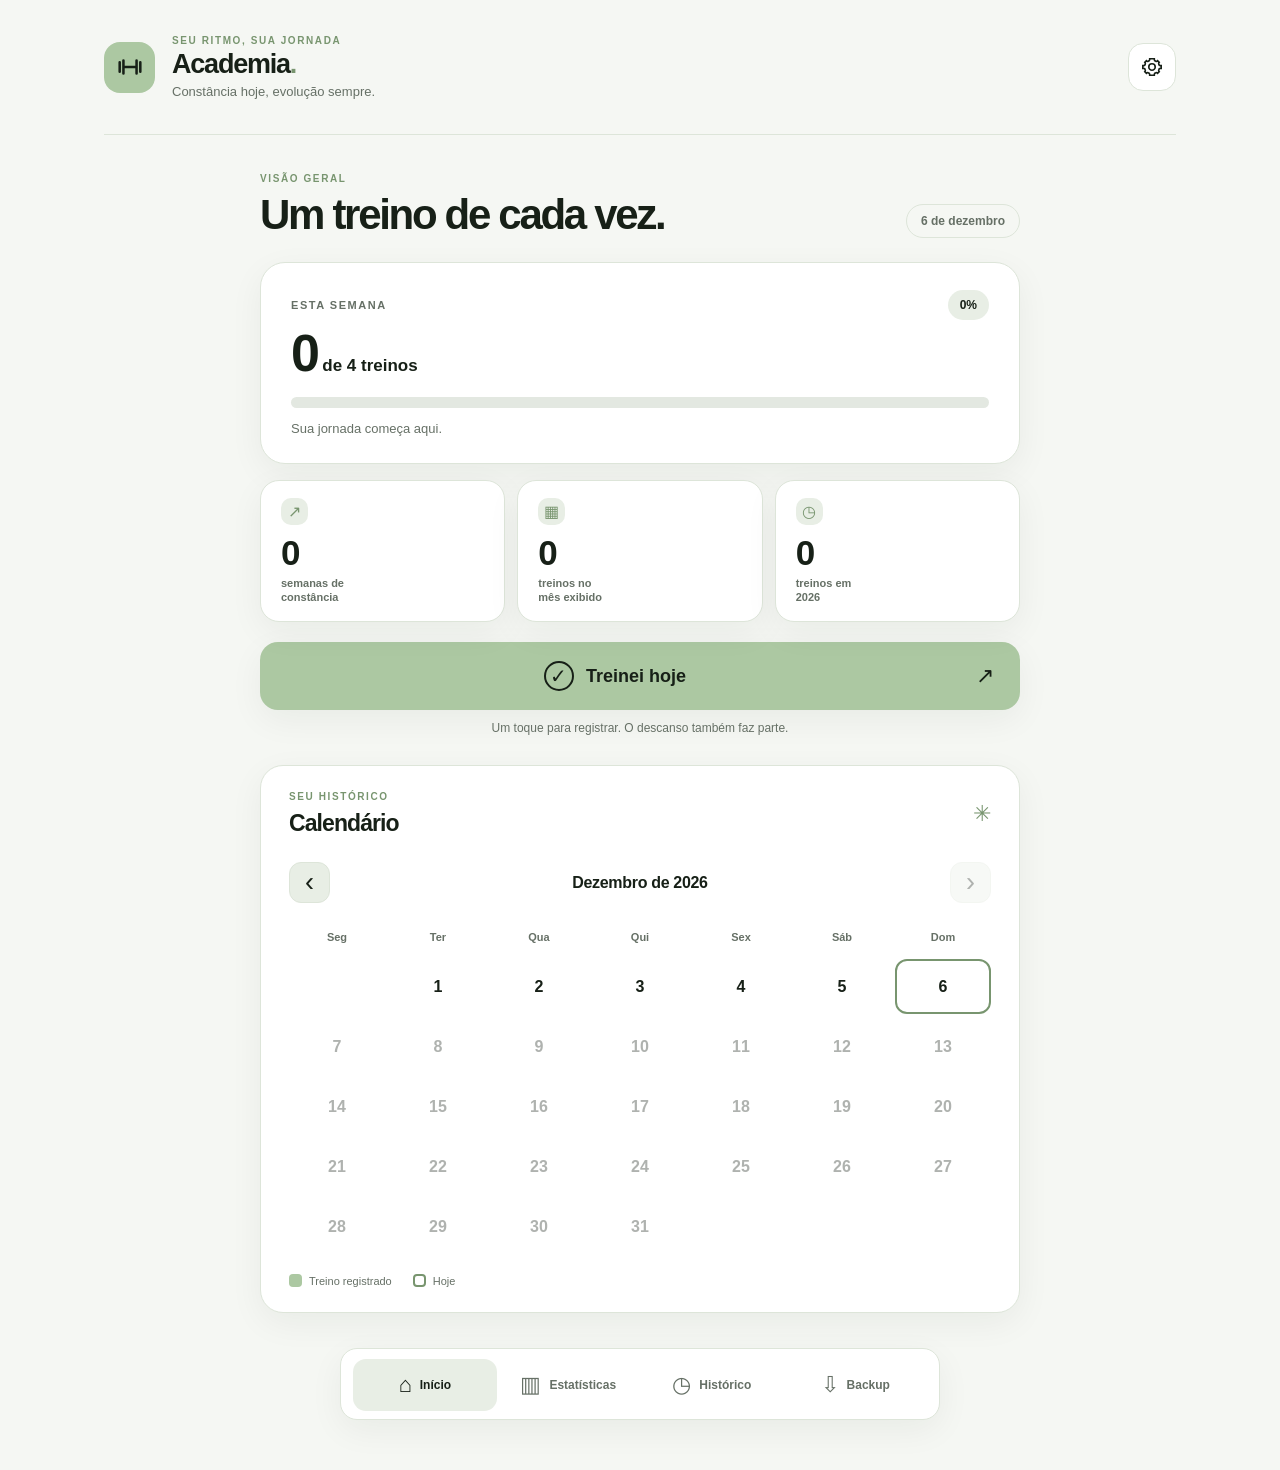
==== academia/index.html @ 1f58ec77 "Adiciona app Academia para acompanhar constancia semanal" ====
<!doctype html>
<html lang="pt-BR" data-color-theme="soft-sage" data-mode="light">
<head>
  <meta charset="utf-8">
  <meta name="viewport" content="width=device-width, initial-scale=1">
  <meta name="theme-color" content="#F5F7F3">
  <meta name="description" content="Acompanhe sua constância na academia com um toque, calendário e metas semanais. Seus dados ficam no seu navegador.">
  <meta http-equiv="Content-Security-Policy" content="default-src 'self'; base-uri 'self'; object-src 'none'; script-src 'self'; style-src 'self'; img-src 'self' data:; connect-src 'self'; frame-src 'none'">
  <title>Academia — constância em cada semana</title>
  <link rel="icon" type="image/svg+xml" href="../assets/favicon.svg">
  <link rel="stylesheet" href="styles.css">
  <script type="module" src="js/app.mjs"></script>
</head>
<body>
  <div class="app-shell">
    <header class="app-header">
      <a class="brand-mark" href="../" aria-label="Voltar para betorpf.com.br"><svg viewBox="0 0 32 32" fill="none" stroke="currentColor" stroke-width="2.7" stroke-linecap="round" aria-hidden="true"><path d="M9 16h14M5 11v10M9 9v14M23 9v14M27 11v10"/></svg></a>
      <div class="app-identity">
        <p class="eyebrow">SEU RITMO, SUA JORNADA</p>
        <h1>Academia<span class="title-dot">.</span></h1>
        <p>Constância hoje, evolução sempre.</p>
      </div>
      <button class="icon-button settings-button" id="open-settings" type="button" aria-label="Abrir configurações" title="Configurações">
        <svg viewBox="0 0 24 24" fill="none" stroke="currentColor" stroke-width="1.8" aria-hidden="true"><path d="M12 15.5a3.5 3.5 0 1 0 0-7 3.5 3.5 0 0 0 0 7Z"/><path d="M19.4 15a1.8 1.8 0 0 0 .36 1.99l.06.06-1.77 1.77-.06-.06A1.8 1.8 0 0 0 16 18.4a1.8 1.8 0 0 0-1.5 1.76V21h-5v-.84A1.8 1.8 0 0 0 8 18.4a1.8 1.8 0 0 0-1.99.36l-.06.06-1.77-1.77.06-.06A1.8 1.8 0 0 0 4.6 15a1.8 1.8 0 0 0-1.76-1.5H2v-3h.84A1.8 1.8 0 0 0 4.6 9a1.8 1.8 0 0 0-.36-1.99l-.06-.06 1.77-1.77.06.06A1.8 1.8 0 0 0 8 5.6a1.8 1.8 0 0 0 1.5-1.76V3h5v.84A1.8 1.8 0 0 0 16 5.6a1.8 1.8 0 0 0 1.99-.36l.06-.06 1.77 1.77-.06.06A1.8 1.8 0 0 0 19.4 9a1.8 1.8 0 0 0 1.76 1.5H22v3h-.84A1.8 1.8 0 0 0 19.4 15Z"/></svg>
      </button>
    </header>

    <main id="main-content">
      <section id="view-home" class="view active" aria-labelledby="home-heading">
        <div class="page-intro">
          <div><p class="eyebrow">VISÃO GERAL</p><h2 id="home-heading">Um treino de cada vez.</h2></div>
          <p id="today-label" class="date-pill"></p>
        </div>

        <section class="weekly-card" aria-labelledby="weekly-title">
          <div class="weekly-top"><p class="section-kicker" id="weekly-title">ESTA SEMANA</p><span id="weekly-percent" class="percent-badge">0%</span></div>
          <p class="weekly-count"><strong id="weekly-count">0</strong><span id="weekly-target"> de 4 treinos</span></p>
          <div class="progress-track" id="weekly-progress" role="progressbar" aria-label="Progresso da meta semanal" aria-valuemin="0" aria-valuemax="4" aria-valuenow="0"><span id="weekly-bar"></span></div>
          <p id="weekly-message" class="weekly-message">Sua jornada começa aqui.</p>
        </section>

        <div class="summary-grid" aria-label="Resumo de treinos">
          <article class="summary-card"><span class="summary-icon" aria-hidden="true">↗</span><strong id="streak-count">0</strong><span>semanas de<br>constância</span></article>
          <article class="summary-card"><span class="summary-icon" aria-hidden="true">▦</span><strong id="month-count">0</strong><span>treinos no<br>mês exibido</span></article>
          <article class="summary-card"><span class="summary-icon" aria-hidden="true">◷</span><strong id="year-count">0</strong><span>treinos em<br><span id="year-label"></span></span></article>
        </div>

        <button class="today-button" id="today-button" type="button"><span class="today-check" aria-hidden="true">✓</span><span id="today-button-text">Treinei hoje</span><span class="today-arrow" aria-hidden="true">↗</span></button>
        <p class="today-hint" id="today-hint">Um toque para registrar. O descanso também faz parte.</p>

        <section class="panel calendar-panel" aria-labelledby="calendar-heading">
          <div class="panel-heading"><div><p class="eyebrow">SEU HISTÓRICO</p><h3 id="calendar-heading">Calendário</h3></div><span class="heading-symbol" aria-hidden="true">✳</span></div>
          <div class="month-control"><button class="month-arrow" id="previous-month" type="button" aria-label="Mês anterior">‹</button><h4 id="calendar-month"></h4><button class="month-arrow" id="next-month" type="button" aria-label="Próximo mês">›</button></div>
          <div class="weekday-row" aria-hidden="true"><span>Seg</span><span>Ter</span><span>Qua</span><span>Qui</span><span>Sex</span><span>Sáb</span><span>Dom</span></div>
          <div class="calendar-grid" id="calendar-grid" aria-label="Dias do mês"></div>
          <div class="calendar-legend"><span><i class="legend-training"></i> Treino registrado</span><span><i class="legend-today"></i> Hoje</span></div>
        </section>
      </section>

      <section id="view-stats" class="view" aria-labelledby="stats-heading" hidden>
        <div class="page-intro"><div><p class="eyebrow">OLHE O CAMINHO</p><h2 id="stats-heading">Sua constância.</h2></div></div>
        <div class="segmented" role="group" aria-label="Período das estatísticas"><button type="button" data-period="week">Semana</button><button type="button" data-period="month">Mês</button><button type="button" data-period="year" aria-pressed="true">Ano</button></div>
        <section class="panel stats-hero" aria-labelledby="stats-period-title"><p class="eyebrow" id="stats-period-title">ESTE ANO</p><p class="stats-big"><strong id="stats-total">0</strong><span>treinos</span></p><p id="stats-subtitle" class="muted"></p></section>
        <div class="streak-grid"><article class="panel"><p class="eyebrow">SEQUÊNCIA ATUAL</p><strong id="stats-current">0</strong><span>semanas com meta cumprida</span></article><article class="panel"><p class="eyebrow">MELHOR SEQUÊNCIA</p><strong id="stats-best">0</strong><span>semanas com meta cumprida</span></article></div>
        <section class="panel heatmap-panel" id="heatmap-panel" aria-labelledby="heatmap-heading"><div class="panel-heading"><div><p class="eyebrow">DIA A DIA</p><h3 id="heatmap-heading">Atividade em <span id="heatmap-year"></span></h3></div></div><p class="muted small">Deslize para ver o ano inteiro.</p><div class="heatmap-scroll"><div class="heatmap-months" id="heatmap-months"></div><div class="heatmap-grid" id="heatmap-grid" role="img"></div></div><div class="calendar-legend"><span><i class="legend-training"></i> Treino</span><span><i class="legend-empty"></i> Sem registro</span></div></section>
        <section class="panel recent-panel" aria-labelledby="recent-heading"><div class="panel-heading"><div><p class="eyebrow">RITMO RECENTE</p><h3 id="recent-heading">Últimas 12 semanas</h3></div></div><div class="recent-grid" id="recent-weeks"></div></section>
      </section>

      <section id="view-history" class="view" aria-labelledby="history-heading" hidden><div class="page-intro"><div><p class="eyebrow">CADA DIA CONTA</p><h2 id="history-heading">Histórico.</h2></div></div><p class="muted intro-copy">Se precisar corrigir um registro, remova aqui ou toque no dia pelo calendário.</p><div id="history-list" class="history-list"></div></section>

      <section id="view-backup" class="view" aria-labelledby="backup-heading" hidden><div class="page-intro"><div><p class="eyebrow">SEUS DADOS</p><h2 id="backup-heading">Backup.</h2></div></div><section class="panel backup-panel"><span class="backup-icon" aria-hidden="true">⇩</span><h3>Leve seu progresso com você.</h3><p>Os treinos ficam guardados neste navegador. Exporte um arquivo para salvar uma cópia ou restaurar em outro dispositivo.</p><div class="backup-actions"><button id="export-button" class="button-primary" type="button">Exportar JSON</button><button id="import-button" class="button-secondary" type="button">Importar JSON</button></div><input id="import-file" type="file" accept=".json,application/json" hidden></section><p class="privacy-note">Sem conta e sem sincronização automática. Guarde seu backup em um lugar seguro.</p></section>
    </main>

    <nav class="bottom-nav" aria-label="Navegação do aplicativo"><button type="button" data-view="home" aria-current="page"><span aria-hidden="true">⌂</span>Início</button><button type="button" data-view="stats"><span aria-hidden="true">▥</span>Estatísticas</button><button type="button" data-view="history"><span aria-hidden="true">◷</span>Histórico</button><button type="button" data-view="backup"><span aria-hidden="true">⇩</span>Backup</button></nav>
  </div>

  <dialog id="settings-dialog" class="app-dialog" aria-labelledby="settings-title"><div class="dialog-header"><div><p class="eyebrow">DO SEU JEITO</p><h2 id="settings-title">Configurações</h2></div><button type="button" class="dialog-close" data-close="settings-dialog" aria-label="Fechar configurações">×</button></div><div class="dialog-body"><section class="setting-group"><h3>Meta semanal</h3><p>Quantos dias você quer treinar por semana?</p><div class="goal-stepper"><button id="goal-minus" type="button" aria-label="Diminuir meta semanal">−</button><output id="goal-value" aria-live="polite">4</output><button id="goal-plus" type="button" aria-label="Aumentar meta semanal">+</button><span>treinos por semana</span></div></section><section class="setting-group"><h3>Tema</h3><div class="choice-grid" id="theme-choices"><button type="button" data-theme-mode="auto">Automático</button><button type="button" data-theme-mode="light">Claro</button><button type="button" data-theme-mode="dark">Escuro</button></div></section><section class="setting-group"><h3>Escolha seu estilo</h3><div class="style-choices" id="style-choices"><button type="button" data-color-style="soft-sage"><i class="swatch sage"></i>Soft Sage</button><button type="button" data-color-style="cloudy-sky"><i class="swatch sky"></i>Cloudy Sky</button><button type="button" data-color-style="lemon-chiffon"><i class="swatch lemon"></i>Lemon Chiffon</button><button type="button" data-color-style="cyprus"><i class="swatch cyprus"></i>Cyprus</button><button type="button" data-color-style="vulcanico"><i class="swatch vulcanico"></i>Vulcanico</button></div></section></div><div class="dialog-footer"><button type="button" class="button-primary" data-close="settings-dialog">Concluir</button></div></dialog>

  <dialog id="confirm-dialog" class="app-dialog confirm-dialog" aria-labelledby="confirm-title"><div class="dialog-header"><h2 id="confirm-title"></h2><button type="button" class="dialog-close" data-close="confirm-dialog" aria-label="Cancelar">×</button></div><p id="confirm-message"></p><div class="dialog-footer"><button type="button" class="button-secondary" data-close="confirm-dialog">Cancelar</button><button type="button" class="button-primary" id="confirm-action">Confirmar</button></div></dialog>
  <div id="toast" class="toast" role="status" aria-live="polite" hidden></div>
</body>
</html>
---- academia/styles.css ----
:root{font-family:Inter,ui-sans-serif,-apple-system,BlinkMacSystemFont,"Segoe UI",sans-serif;font-synthesis:none;--background:#F5F7F3;--surface:#fff;--surface-alt:#E8EEE5;--primary:#ACC8A2;--primary-strong:#78956F;--text:#172017;--text-secondary:#667066;--empty:#E3E8E1;--on-primary:#172017;--border:#DDE5D9;--shadow:0 10px 34px rgba(22,35,19,.055);color-scheme:light}

html[data-color-theme="soft-sage"][data-mode="dark"]{--background:#10160F;--surface:#1A2517;--surface-alt:#22301F;--primary:#ACC8A2;--primary-strong:#8FC583;--text:#F1F5EF;--text-secondary:#AAB5A7;--empty:#354032;--on-primary:#172017;--border:#354531;--shadow:none;color-scheme:dark}

html[data-color-theme="cloudy-sky"][data-mode="light"]{--background:#F4F8FB;--surface:#fff;--surface-alt:#E6F0F6;--primary:#2872A1;--primary-strong:#21658D;--text:#142531;--text-secondary:#607582;--empty:#DFE8ED;--on-primary:#fff;--border:#D5E4ED;--shadow:0 10px 34px rgba(20,50,70,.055)}

html[data-color-theme="cloudy-sky"][data-mode="dark"]{--background:#091722;--surface:#102536;--surface-alt:#173348;--primary:#52A7DE;--primary-strong:#52A7DE;--text:#EDF7FC;--text-secondary:#A9C1D0;--empty:#294153;--on-primary:#071A26;--border:#2A4658;--shadow:none;color-scheme:dark}

html[data-color-theme="lemon-chiffon"][data-mode="light"]{--background:#FFFDF0;--surface:#fff;--surface-alt:#FEFACD;--primary:#5F4A8B;--primary-strong:#5F4A8B;--text:#292332;--text-secondary:#70677C;--empty:#EEEAD8;--on-primary:#fff;--border:#E8E2CA;--shadow:0 10px 34px rgba(60,45,80,.055)}

html[data-color-theme="lemon-chiffon"][data-mode="dark"]{--background:#171321;--surface:#241C35;--surface-alt:#302344;--primary:#A985E4;--primary-strong:#A985E4;--text:#FFFBE4;--text-secondary:#C8BCD6;--empty:#413650;--on-primary:#21162F;--border:#483859;--shadow:none;color-scheme:dark}

html[data-color-theme="cyprus"][data-mode="light"]{--background:#F5F3ED;--surface:#fff;--surface-alt:#F0EDE4;--primary:#004741;--primary-strong:#004741;--text:#16302D;--text-secondary:#65736F;--empty:#E2E0D8;--on-primary:#fff;--border:#DEDCD2;--shadow:0 10px 34px rgba(0,45,40,.055)}

html[data-color-theme="cyprus"][data-mode="dark"]{--background:#002B28;--surface:#004741;--surface-alt:#075A53;--primary:#DAD6C9;--primary-strong:#DAD6C9;--text:#F7F4EC;--text-secondary:#C4CEC9;--empty:#27645F;--on-primary:#073B36;--border:#33716A;--shadow:none;color-scheme:dark}

html[data-color-theme="vulcanico"][data-mode="light"]{--background:#F8F5F2;--surface:#fff;--surface-alt:#FFF0EA;--primary:#FF4103;--primary-strong:#D63200;--text:#001621;--text-secondary:#59666C;--empty:#E7E4E1;--on-primary:#001621;--border:#E9DDD6;--shadow:0 10px 34px rgba(50,30,20,.055)}

html[data-color-theme="vulcanico"][data-mode="dark"]{--background:#000E15;--surface:#001621;--surface-alt:#082532;--primary:#FF7950;--primary-strong:#FF7950;--text:#F6F8F9;--text-secondary:#A7B3B8;--empty:#263943;--on-primary:#001621;--border:#29404D;--shadow:none;color-scheme:dark}

*{box-sizing:border-box}
html{min-width:320px;background:var(--background)}
body{margin:0;background:var(--background);color:var(--text);min-height:100vh;transition:background .2s,color .2s}
button{font:inherit;cursor:pointer}
button:disabled{cursor:not-allowed;opacity:.34}
button:focus-visible,a:focus-visible{outline:3px solid var(--primary-strong);outline-offset:3px}
button,dialog{color:inherit}
p,h1,h2,h3,h4{margin-top:0}
.app-shell{max-width:1120px;margin:auto;padding:0 24px 120px}
.app-header{display:flex;align-items:center;gap:17px;padding:35px 0 38px;border-bottom:1px solid var(--border)}
.brand-mark{width:51px;height:51px;display:grid;place-items:center;border-radius:16px;background:var(--primary);color:var(--on-primary);font-size:31px;line-height:1;font-weight:850;text-decoration:none;letter-spacing:-.09em;flex:none}
.brand-mark span{color:var(--on-primary)}
.app-identity{flex:1;min-width:0}
.eyebrow{font-size:10px;letter-spacing:.16em;font-weight:850;color:var(--primary-strong);margin:0 0 8px}
.app-identity .eyebrow{margin-bottom:4px}
.app-identity h1{font-size:27px;line-height:1.08;letter-spacing:-.045em;margin:0}
.title-dot{color:var(--primary-strong)}
.app-identity>p:last-child{color:var(--text-secondary);font-size:13px;margin:5px 0 0}
.icon-button{border:1px solid var(--border);background:var(--surface);border-radius:15px;width:48px;height:48px;display:grid;place-items:center;flex:none}
.icon-button svg{width:22px;height:22px}
.view{padding-top:38px}
.view[hidden]{display:none}
.page-intro{display:flex;align-items:end;justify-content:space-between;gap:15px;margin-bottom:24px}
.page-intro h2{font-size:clamp(29px,4vw,42px);letter-spacing:-.055em;line-height:1.1;margin:0}
.date-pill{font-size:12px;font-weight:700;color:var(--text-secondary);border:1px solid var(--border);border-radius:100px;padding:9px 14px;white-space:nowrap;margin:0}
.weekly-card{background:var(--surface);border:1px solid var(--border);border-radius:25px;padding:27px 30px;box-shadow:var(--shadow)}
.weekly-top{display:flex;align-items:center;justify-content:space-between}
.section-kicker{color:var(--text-secondary);font-size:11px;font-weight:850;letter-spacing:.14em;margin:0}
.percent-badge{background:var(--surface-alt);color:var(--text);border-radius:100px;padding:8px 12px;font-size:12px;font-weight:850}
.weekly-count{display:flex;align-items:baseline;gap:6px;margin:7px 0 18px}
.weekly-count strong{font-size:52px;letter-spacing:-.07em;line-height:1}
.weekly-count span{font-size:17px;font-weight:700}
.progress-track{height:11px;background:var(--empty);border-radius:100px;overflow:hidden}
.progress-track span{display:block;height:100%;background:var(--primary);border-radius:100px;width:0;transition:width .25s ease}
.weekly-message{color:var(--text-secondary);font-size:13px;margin:13px 0 0}
.summary-grid{display:grid;grid-template-columns:repeat(3,1fr);gap:12px;margin:16px 0 20px}
.summary-card{border:1px solid var(--border);background:var(--surface);border-radius:19px;padding:17px 20px;min-height:132px;box-shadow:var(--shadow);display:flex;flex-direction:column;align-items:start}
.summary-icon{display:grid;place-items:center;background:var(--surface-alt);border-radius:10px;width:27px;height:27px;color:var(--primary-strong);font-weight:850;line-height:1}
.summary-card strong{font-size:30px;line-height:1.1;letter-spacing:-.05em;margin:9px 0 3px}
.summary-card>span:last-child{font-size:11px;color:var(--text-secondary);line-height:1.3;font-weight:650}
.today-button{width:100%;min-height:68px;border:0;border-radius:18px;background:var(--primary);color:var(--on-primary);font-size:18px;font-weight:850;display:flex;align-items:center;justify-content:center;gap:12px;box-shadow:var(--shadow);transition:transform .15s,filter .15s}
.today-button:hover{filter:brightness(.96)}
.today-button:active{transform:scale(.99)}
.today-button.is-done{background:var(--surface-alt);color:var(--text);border:1px solid var(--border)}
.today-check{font-size:20px;display:grid;place-items:center;width:30px;height:30px;border:2px solid currentColor;border-radius:50%}
.today-arrow{margin-left:auto;margin-right:20px;font-size:22px}
.today-check{margin-left:auto}
.today-hint{text-align:center;color:var(--text-secondary);font-size:12px;margin:11px 0 30px}
.panel{border:1px solid var(--border);background:var(--surface);border-radius:23px;padding:25px 28px;box-shadow:var(--shadow)}
.panel-heading{display:flex;align-items:center;justify-content:space-between}
.panel-heading h3{font-size:23px;letter-spacing:-.04em;margin:0}
.heading-symbol{font-size:22px;color:var(--primary-strong)}
.month-control{display:flex;align-items:center;justify-content:space-between;margin:25px 0 20px}
.month-control h4{font-size:16px;letter-spacing:-.02em;margin:0;text-transform:capitalize}
.month-arrow{width:41px;height:41px;border-radius:12px;border:1px solid var(--border);background:var(--surface-alt);font-size:27px;line-height:1;display:grid;place-items:center}
.weekday-row,.calendar-grid{display:grid;grid-template-columns:repeat(7,minmax(0,1fr));gap:5px;text-align:center}
.weekday-row{color:var(--text-secondary);font-size:11px;font-weight:800;margin-bottom:8px}
.weekday-row span{padding:8px 0}
.calendar-grid{grid-auto-rows:minmax(44px,1fr)}
.calendar-day{width:100%;height:44px;border:1px solid transparent;border-radius:12px;background:transparent;color:var(--text);font-weight:700;position:relative}
.calendar-day:hover:not(:disabled){background:var(--surface-alt)}
.calendar-day.is-trained{background:var(--primary);color:var(--on-primary)}
.calendar-day.is-today{border:2px solid var(--primary-strong)}
.calendar-day.is-trained:hover{filter:brightness(.94);background:var(--primary)}
.day-check{font-size:10px;position:absolute;right:5px;top:3px}
.calendar-legend{display:flex;gap:21px;flex-wrap:wrap;color:var(--text-secondary);font-size:11px;margin-top:20px}
.calendar-legend span{display:flex;align-items:center;gap:7px}
.calendar-legend i{width:13px;height:13px;display:inline-block;border-radius:4px}
.legend-training{background:var(--primary)}
.legend-today{border:2px solid var(--primary-strong)}
.legend-empty{background:var(--empty)}
.bottom-nav{position:fixed;z-index:5;bottom:0;left:0;right:0;margin:auto;max-width:1120px;display:grid;grid-template-columns:repeat(4,1fr);background:var(--surface);border:1px solid var(--border);border-bottom:0;padding:10px max(12px,env(safe-area-inset-left)) calc(8px + env(safe-area-inset-bottom));box-shadow:0 -8px 32px rgba(0,0,0,.04)}
.bottom-nav button{background:transparent;border:0;border-radius:13px;color:var(--text-secondary);min-height:52px;font-size:11px;font-weight:700;display:flex;flex-direction:column;justify-content:center;align-items:center;gap:3px}
.bottom-nav button span{font-size:22px;line-height:1}
.bottom-nav button[aria-current="page"]{background:var(--surface-alt);color:var(--text)}
.muted{color:var(--text-secondary)}
.small{font-size:12px}
.segmented{display:flex;background:var(--surface-alt);padding:5px;border-radius:15px;margin-bottom:16px}
.segmented button{flex:1;border:0;background:transparent;border-radius:11px;min-height:43px;font-weight:750;color:var(--text-secondary)}
.segmented button[aria-pressed="true"]{background:var(--surface);color:var(--text);box-shadow:var(--shadow)}
.stats-hero{margin-bottom:14px}
.stats-big{display:flex;align-items:baseline;gap:11px;margin:0}
.stats-big strong{font-size:56px;letter-spacing:-.07em;line-height:1.1}
.stats-big span{font-size:20px;font-weight:700}
.stats-hero .muted{font-size:13px;margin:9px 0 0}
.streak-grid{display:grid;grid-template-columns:repeat(2,1fr);gap:14px;margin-bottom:14px}
.streak-grid .panel{display:flex;flex-direction:column;align-items:start}
.streak-grid strong{font-size:34px;line-height:1.2;letter-spacing:-.05em}
.streak-grid span{font-size:12px;color:var(--text-secondary)}
.heatmap-panel,.recent-panel{margin-bottom:14px}
.heatmap-panel .small{margin:11px 0 19px}
.heatmap-scroll{overflow-x:auto;padding-bottom:6px;scrollbar-color:var(--primary) var(--surface-alt)}
.heatmap-months{display:grid;grid-template-columns:repeat(53,14px);gap:4px;width:max-content;font-size:10px;color:var(--text-secondary);margin-bottom:9px}
.heatmap-grid{display:grid;grid-auto-flow:column;grid-template-rows:repeat(7,14px);grid-auto-columns:14px;gap:4px;width:max-content}
.heatmap-day{width:14px;height:14px;background:var(--empty);border-radius:3px}
.heatmap-day.is-trained{background:var(--primary)}
.heatmap-day.is-outside{visibility:hidden}
.heatmap-day.is-future{opacity:.4}
.recent-grid{display:grid;grid-template-columns:repeat(6,1fr);gap:10px;margin-top:20px}
.recent-week{border:1px solid var(--border);background:var(--surface-alt);border-radius:12px;padding:12px 8px;text-align:center}
.recent-week.is-reached{border-color:var(--primary-strong)}
.recent-week strong{display:block;font-size:12px}
.recent-week small{display:block;color:var(--text-secondary);font-size:10px;margin-top:2px}
.mini-track{display:block;height:5px;border-radius:10px;background:var(--empty);overflow:hidden;margin-top:10px}
.mini-track i{display:block;height:100%;background:var(--primary);border-radius:10px}
.intro-copy{font-size:14px;margin:-9px 0 22px}
.history-list{display:grid;gap:20px}
.history-group{border:1px solid var(--border);background:var(--surface);border-radius:22px;overflow:hidden}
.history-group h3{font-size:17px;text-transform:capitalize;margin:0;padding:19px 21px;background:var(--surface-alt)}
.history-row{display:flex;align-items:center;gap:12px;padding:13px 20px;border-top:1px solid var(--border)}
.history-row>span:first-child{color:var(--primary-strong);font-weight:900}
.history-row time{flex:1;font-weight:650;font-size:14px}
.history-row button{border:1px solid var(--border);background:transparent;border-radius:10px;min-height:36px;padding:0 12px;font-size:12px;font-weight:700}
.empty-state{border:1px dashed var(--border);border-radius:20px;padding:35px 23px;text-align:center;color:var(--text-secondary)}
.empty-state strong{display:block;color:var(--text);font-size:18px;margin-bottom:6px}
.backup-panel{max-width:620px;padding:33px}
.backup-icon{width:47px;height:47px;background:var(--surface-alt);color:var(--primary-strong);display:grid;place-items:center;border-radius:14px;font-size:28px;margin-bottom:25px}
.backup-panel h3{font-size:25px;letter-spacing:-.04em;margin:0 0 11px}
.backup-panel p{color:var(--text-secondary);font-size:14px;line-height:1.6;margin:0 0 25px}
.backup-actions{display:flex;flex-wrap:wrap;gap:10px}
.button-primary,.button-secondary{border-radius:12px;padding:12px 18px;min-height:44px;font-weight:800;font-size:13px}
.button-primary{border:1px solid var(--primary);background:var(--primary);color:var(--on-primary)}
.button-secondary{border:1px solid var(--border);background:var(--surface-alt);color:var(--text)}
.privacy-note{font-size:12px;color:var(--text-secondary);max-width:620px;margin:15px 0}
.app-dialog{border:1px solid var(--border);border-radius:23px;background:var(--surface);color:var(--text);box-shadow:0 20px 80px rgba(0,0,0,.24);width:min(520px,calc(100% - 25px));max-height:min(88vh,850px);padding:0;overflow:auto}
.app-dialog::backdrop{background:rgba(4,12,9,.58)}
.dialog-header{display:flex;justify-content:space-between;align-items:center;gap:12px;padding:25px 27px 17px}
.dialog-header h2{font-size:26px;letter-spacing:-.05em;margin:0}
.dialog-close{border:1px solid var(--border);background:var(--surface-alt);border-radius:11px;width:38px;height:38px;font-size:25px;line-height:1;flex:none}
.dialog-body{padding:0 27px}
.setting-group{padding:20px 0;border-top:1px solid var(--border)}
.setting-group h3{font-size:16px;margin:0 0 5px}
.setting-group p{font-size:12px;color:var(--text-secondary);margin:0 0 14px}
.goal-stepper{display:flex;align-items:center;gap:10px;flex-wrap:wrap}
.goal-stepper button{width:41px;height:41px;background:var(--surface-alt);border:1px solid var(--border);border-radius:11px;font-size:23px}
.goal-stepper output{font-size:24px;font-weight:800;min-width:27px;text-align:center}
.goal-stepper span{font-size:12px;color:var(--text-secondary)}
.choice-grid{display:grid;grid-template-columns:repeat(3,1fr);gap:8px;margin-top:13px}
.choice-grid button,.style-choices button{border:1px solid var(--border);background:var(--surface);border-radius:11px;min-height:42px;font-size:12px;font-weight:700}
.choice-grid button[aria-pressed="true"],.style-choices button[aria-pressed="true"]{border:2px solid var(--primary-strong);background:var(--surface-alt)}
.style-choices{display:grid;grid-template-columns:repeat(2,1fr);gap:8px;margin-top:13px}
.style-choices button{display:flex;align-items:center;gap:9px;text-align:left;padding:9px}
.swatch{width:24px;height:24px;flex:none;border-radius:8px;border:1px solid rgba(0,0,0,.1)}
.sage{background:linear-gradient(135deg,#ACC8A2 50%,#1A2517 50%)}
.sky{background:linear-gradient(135deg,#CBDDE9 50%,#2872A1 50%)}
.lemon{background:linear-gradient(135deg,#FEFACD 50%,#5F4A8B 50%)}
.cyprus{background:linear-gradient(135deg,#004741 50%,#F0EDE4 50%)}
.vulcanico{background:linear-gradient(135deg,#FF4103 50%,#001621 50%)}
.dialog-footer{display:flex;justify-content:flex-end;gap:10px;padding:18px 27px 25px}
.confirm-dialog{padding-bottom:0}
.confirm-dialog>p{padding:0 27px;margin:0;font-size:14px;line-height:1.6;white-space:pre-line;color:var(--text-secondary)}
.toast{position:fixed;z-index:10;bottom:86px;left:50%;transform:translateX(-50%);max-width:calc(100% - 28px);min-width:min(320px,calc(100% - 28px));background:var(--text);color:var(--surface);padding:13px 18px;border-radius:13px;text-align:center;font-size:13px;font-weight:700;box-shadow:0 12px 30px rgba(0,0,0,.18)}
.toast[hidden]{display:none}

@media(min-width:760px){.app-shell{padding-bottom:50px}
.app-header{padding:35px 0}
.bottom-nav{position:static;max-width:600px;border:1px solid var(--border);border-radius:17px;box-shadow:var(--shadow);margin:35px auto 0}
.bottom-nav button{font-size:12px;flex-direction:row;gap:8px}
.view{max-width:760px;margin:auto}
.calendar-grid{grid-auto-rows:55px}
.calendar-day{height:55px}
.summary-card{min-height:140px}
.summary-card strong{font-size:35px}
.today-button{max-width:100%}
}

@media(max-width:480px){.app-shell{padding:0 16px 115px}
.app-header{gap:11px;padding:22px 0 25px}
.brand-mark{width:43px;height:43px;border-radius:13px;font-size:27px}
.app-identity h1{font-size:23px}
.app-identity .eyebrow{font-size:8px}
.app-identity>p:last-child{font-size:11px}
.icon-button{width:43px;height:43px}
.view{padding-top:29px}
.page-intro{align-items:start}
.page-intro h2{font-size:30px}
.date-pill{font-size:10px;padding:8px 10px}
.weekly-card{padding:22px}
.weekly-count strong{font-size:46px}
.summary-grid{gap:7px}
.summary-card{padding:12px;min-height:122px}
.summary-card strong{font-size:28px}
.summary-card>span:last-child{font-size:10px}
.panel{padding:21px 18px}
.calendar-grid,.weekday-row{gap:2px}
.calendar-grid{grid-auto-rows:40px}
.calendar-day{height:40px;border-radius:9px}
.day-check{top:2px;right:3px}
.recent-grid{gap:5px}
.recent-week{padding:8px 4px}
.recent-week strong{font-size:11px}
.recent-week small{font-size:9px}
.streak-grid{gap:8px}
.streak-grid .panel{padding:17px}
.streak-grid .eyebrow{font-size:9px}
.streak-grid span{font-size:10px}
}

@media(max-width:350px){.app-shell{padding-left:12px;padding-right:12px}
.date-pill{display:none}
.summary-card{padding:10px}
.summary-card>span:last-child{font-size:9px}
.calendar-panel{padding-left:14px;padding-right:14px}
.bottom-nav button{font-size:10px}
}

@media(prefers-reduced-motion:reduce){*,*::before,*::after{scroll-behavior:auto!important;transition:none!important;animation:none!important}
}

html{min-width:0}

.month-control h4,.history-group h3{text-transform:none}

.brand-mark svg{width:30px;height:30px}
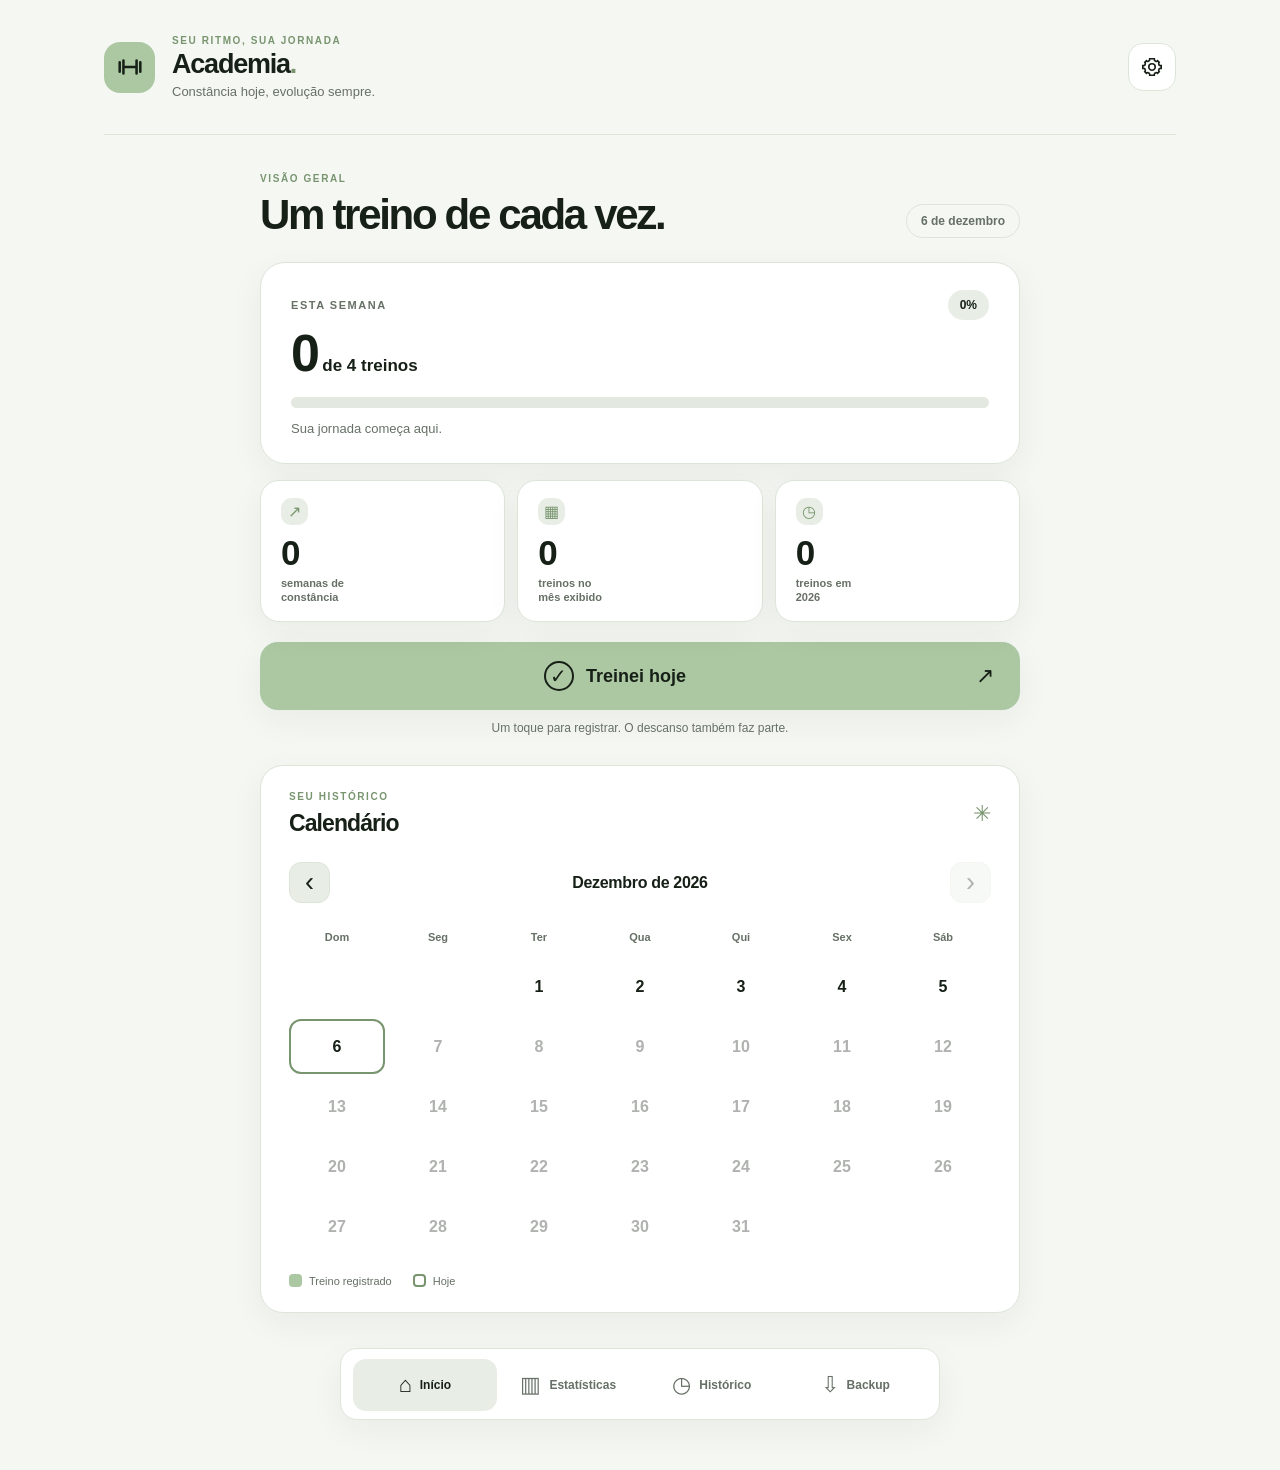
==== commit 751b42d0: "Inicia semanas da Academia no domingo" ====
--- a/academia/index.html
+++ b/academia/index.html
@@ -51,7 +51,7 @@
         <section class="panel calendar-panel" aria-labelledby="calendar-heading">
           <div class="panel-heading"><div><p class="eyebrow">SEU HISTÓRICO</p><h3 id="calendar-heading">Calendário</h3></div><span class="heading-symbol" aria-hidden="true">✳</span></div>
           <div class="month-control"><button class="month-arrow" id="previous-month" type="button" aria-label="Mês anterior">‹</button><h4 id="calendar-month"></h4><button class="month-arrow" id="next-month" type="button" aria-label="Próximo mês">›</button></div>
-          <div class="weekday-row" aria-hidden="true"><span>Seg</span><span>Ter</span><span>Qua</span><span>Qui</span><span>Sex</span><span>Sáb</span><span>Dom</span></div>
+          <div class="weekday-row" aria-hidden="true"><span>Dom</span><span>Seg</span><span>Ter</span><span>Qua</span><span>Qui</span><span>Sex</span><span>Sáb</span></div>
           <div class="calendar-grid" id="calendar-grid" aria-label="Dias do mês"></div>
           <div class="calendar-legend"><span><i class="legend-training"></i> Treino registrado</span><span><i class="legend-today"></i> Hoje</span></div>
         </section>
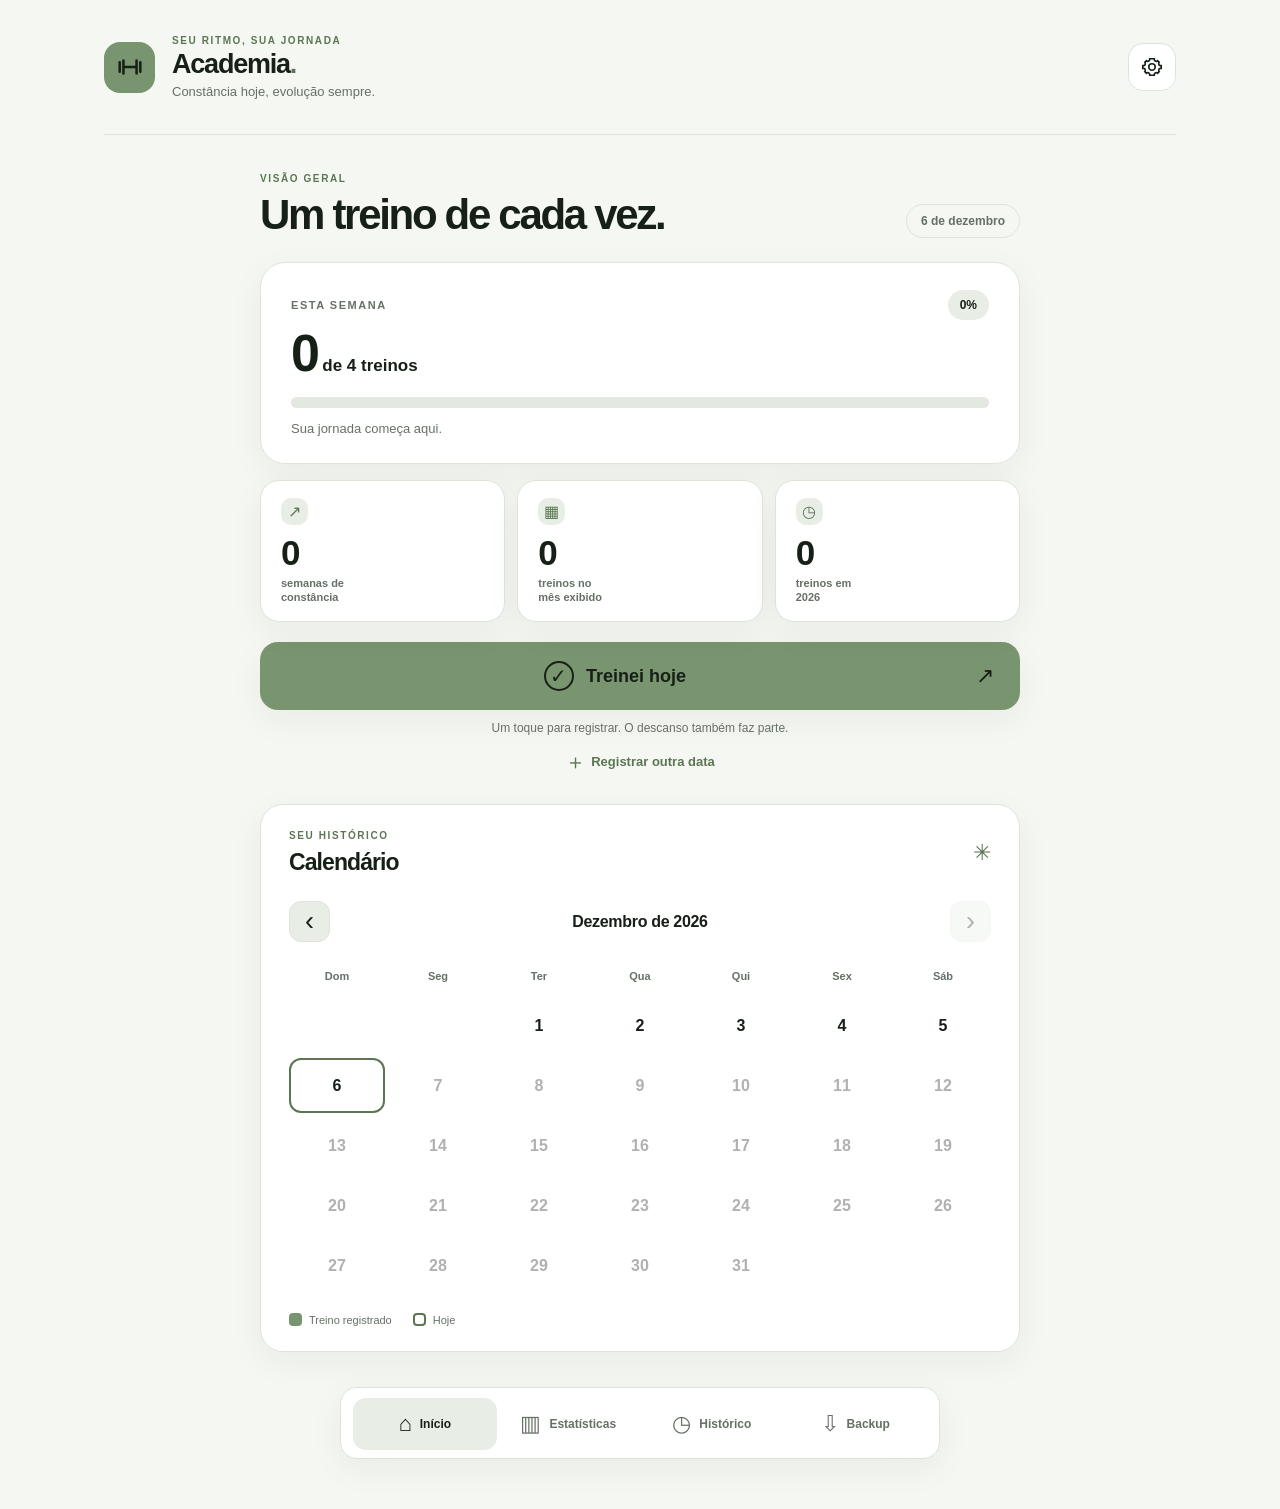
==== commit ad43b773: "Adiciona lancamento retroativo e oito temas a Academia" ====
--- a/academia/index.html
+++ b/academia/index.html
@@ -8,6 +8,7 @@
   <meta http-equiv="Content-Security-Policy" content="default-src 'self'; base-uri 'self'; object-src 'none'; script-src 'self'; style-src 'self'; img-src 'self' data:; connect-src 'self'; frame-src 'none'">
   <title>Academia — constância em cada semana</title>
   <link rel="icon" type="image/svg+xml" href="../assets/favicon.svg">
+  <link rel="stylesheet" href="themes.css">
   <link rel="stylesheet" href="styles.css">
   <script type="module" src="js/app.mjs"></script>
 </head>
@@ -47,6 +48,7 @@
 
         <button class="today-button" id="today-button" type="button"><span class="today-check" aria-hidden="true">✓</span><span id="today-button-text">Treinei hoje</span><span class="today-arrow" aria-hidden="true">↗</span></button>
         <p class="today-hint" id="today-hint">Um toque para registrar. O descanso também faz parte.</p>
+        <button class="other-date-button" id="other-date-button" type="button"><span aria-hidden="true">＋</span> Registrar outra data</button>
 
         <section class="panel calendar-panel" aria-labelledby="calendar-heading">
           <div class="panel-heading"><div><p class="eyebrow">SEU HISTÓRICO</p><h3 id="calendar-heading">Calendário</h3></div><span class="heading-symbol" aria-hidden="true">✳</span></div>
@@ -74,7 +76,27 @@
     <nav class="bottom-nav" aria-label="Navegação do aplicativo"><button type="button" data-view="home" aria-current="page"><span aria-hidden="true">⌂</span>Início</button><button type="button" data-view="stats"><span aria-hidden="true">▥</span>Estatísticas</button><button type="button" data-view="history"><span aria-hidden="true">◷</span>Histórico</button><button type="button" data-view="backup"><span aria-hidden="true">⇩</span>Backup</button></nav>
   </div>
 
-  <dialog id="settings-dialog" class="app-dialog" aria-labelledby="settings-title"><div class="dialog-header"><div><p class="eyebrow">DO SEU JEITO</p><h2 id="settings-title">Configurações</h2></div><button type="button" class="dialog-close" data-close="settings-dialog" aria-label="Fechar configurações">×</button></div><div class="dialog-body"><section class="setting-group"><h3>Meta semanal</h3><p>Quantos dias você quer treinar por semana?</p><div class="goal-stepper"><button id="goal-minus" type="button" aria-label="Diminuir meta semanal">−</button><output id="goal-value" aria-live="polite">4</output><button id="goal-plus" type="button" aria-label="Aumentar meta semanal">+</button><span>treinos por semana</span></div></section><section class="setting-group"><h3>Tema</h3><div class="choice-grid" id="theme-choices"><button type="button" data-theme-mode="auto">Automático</button><button type="button" data-theme-mode="light">Claro</button><button type="button" data-theme-mode="dark">Escuro</button></div></section><section class="setting-group"><h3>Escolha seu estilo</h3><div class="style-choices" id="style-choices"><button type="button" data-color-style="soft-sage"><i class="swatch sage"></i>Soft Sage</button><button type="button" data-color-style="cloudy-sky"><i class="swatch sky"></i>Cloudy Sky</button><button type="button" data-color-style="lemon-chiffon"><i class="swatch lemon"></i>Lemon Chiffon</button><button type="button" data-color-style="cyprus"><i class="swatch cyprus"></i>Cyprus</button><button type="button" data-color-style="vulcanico"><i class="swatch vulcanico"></i>Vulcanico</button></div></section></div><div class="dialog-footer"><button type="button" class="button-primary" data-close="settings-dialog">Concluir</button></div></dialog>
+  <dialog id="settings-dialog" class="app-dialog" aria-labelledby="settings-title">
+    <div class="dialog-header"><div><p class="eyebrow">DO SEU JEITO</p><h2 id="settings-title">Configurações</h2></div><button type="button" class="dialog-close" data-close="settings-dialog" aria-label="Fechar configurações">×</button></div>
+    <div class="dialog-body">
+      <section class="setting-group"><h3>Meta semanal</h3><p>Quantos dias você quer treinar por semana?</p><div class="goal-stepper"><button id="goal-minus" type="button" aria-label="Diminuir meta semanal">−</button><output id="goal-value" aria-live="polite">4</output><button id="goal-plus" type="button" aria-label="Aumentar meta semanal">+</button><span>treinos por semana</span></div></section>
+      <section class="setting-group"><h3>Tema</h3><div class="choice-grid" id="theme-choices"><button type="button" data-theme-mode="auto">Automático</button><button type="button" data-theme-mode="light">Claro</button><button type="button" data-theme-mode="dark">Escuro</button></div></section>
+      <section class="setting-group">
+        <h3>Escolha seu estilo</h3>
+        <div class="style-choices" id="style-choices">
+          <button type="button" data-color-style="soft-sage"><span class="style-card-title">Soft Sage<span class="style-card-check" aria-hidden="true">✓</span></span><span class="palette-samples" aria-hidden="true"><i></i><i></i></span></button>
+          <button type="button" data-color-style="cloudy-sky"><span class="style-card-title">Cloudy Sky<span class="style-card-check" aria-hidden="true">✓</span></span><span class="palette-samples" aria-hidden="true"><i></i><i></i></span></button>
+          <button type="button" data-color-style="lemon-chiffon"><span class="style-card-title">Lemon Chiffon<span class="style-card-check" aria-hidden="true">✓</span></span><span class="palette-samples" aria-hidden="true"><i></i><i></i></span></button>
+          <button type="button" data-color-style="cyprus"><span class="style-card-title">Cyprus<span class="style-card-check" aria-hidden="true">✓</span></span><span class="palette-samples" aria-hidden="true"><i></i><i></i></span></button>
+          <button type="button" data-color-style="vulcanico"><span class="style-card-title">Vulcanico<span class="style-card-check" aria-hidden="true">✓</span></span><span class="palette-samples" aria-hidden="true"><i></i><i></i></span></button>
+          <button type="button" data-color-style="cactus"><span class="style-card-title">Cactus<span class="style-card-check" aria-hidden="true">✓</span></span><span class="palette-samples" aria-hidden="true"><i></i><i></i><i></i></span></button>
+          <button type="button" data-color-style="mediterranean"><span class="style-card-title">Mediterranean<span class="style-card-check" aria-hidden="true">✓</span></span><span class="palette-samples" aria-hidden="true"><i></i><i></i><i></i></span></button>
+          <button type="button" data-color-style="glacier-red"><span class="style-card-title">Glacier Red<span class="style-card-check" aria-hidden="true">✓</span></span><span class="palette-samples" aria-hidden="true"><i></i><i></i></span></button>
+        </div>
+      </section>
+    </div>
+    <div class="dialog-footer"><button type="button" class="button-primary" data-close="settings-dialog">Concluir</button></div>
+  </dialog>
 
   <dialog id="confirm-dialog" class="app-dialog confirm-dialog" aria-labelledby="confirm-title"><div class="dialog-header"><h2 id="confirm-title"></h2><button type="button" class="dialog-close" data-close="confirm-dialog" aria-label="Cancelar">×</button></div><p id="confirm-message"></p><div class="dialog-footer"><button type="button" class="button-secondary" data-close="confirm-dialog">Cancelar</button><button type="button" class="button-primary" id="confirm-action">Confirmar</button></div></dialog>
   <div id="toast" class="toast" role="status" aria-live="polite" hidden></div>
--- a/academia/themes.css
+++ b/academia/themes.css
@@ -0,0 +1,143 @@
+:root {
+  font-family: Inter, ui-sans-serif, -apple-system, BlinkMacSystemFont, "Segoe UI", sans-serif;
+  font-synthesis: none;
+  color-scheme: light;
+  --background: #F5F7F3;
+  --surface: #FFFFFF;
+  --surface-alt: #E8EEE5;
+  --primary: #78956F;
+  --primary-soft: #ACC8A2;
+  --primary-strong: #5A7652;
+  --accent: #416C37;
+  --success: #78956F;
+  --text: #172017;
+  --text-secondary: #667066;
+  --empty: #E3E8E1;
+  --border: #DDE5D9;
+  --on-primary: #172017;
+  --shadow: 0 10px 34px rgba(22, 35, 19, .055);
+}
+
+html[data-mode="dark"] { color-scheme: dark; --shadow: none; }
+
+html[data-color-theme="soft-sage"][data-mode="dark"] {
+  --background: #10160F; --surface: #1A2517; --surface-alt: #22301F;
+  --primary: #ACC8A2; --primary-soft: #8FC583; --primary-strong: #A3D796;
+  --accent: #A3D796; --success: #ACC8A2;
+  --text: #F1F5EF; --text-secondary: #AAB5A7; --empty: #354032;
+  --border: #354531; --on-primary: #172017;
+}
+
+html[data-color-theme="cloudy-sky"][data-mode="light"] {
+  --background: #F4F8FB; --surface: #FFFFFF; --surface-alt: #E6F0F6;
+  --primary: #2872A1; --primary-soft: #CBDDE9; --primary-strong: #21658D;
+  --accent: #21658D; --success: #2872A1;
+  --text: #142531; --text-secondary: #607582; --empty: #DFE8ED;
+  --border: #D5E4ED; --on-primary: #FFFFFF;
+}
+html[data-color-theme="cloudy-sky"][data-mode="dark"] {
+  --background: #091722; --surface: #102536; --surface-alt: #173348;
+  --primary: #52A7DE; --primary-soft: #2872A1; --primary-strong: #52A7DE;
+  --accent: #7CC4F0; --success: #52A7DE;
+  --text: #EDF7FC; --text-secondary: #A9C1D0; --empty: #294153;
+  --border: #2A4658; --on-primary: #071A26;
+}
+
+html[data-color-theme="lemon-chiffon"][data-mode="light"] {
+  --background: #FFFDF0; --surface: #FFFFFF; --surface-alt: #FEFACD;
+  --primary: #5F4A8B; --primary-soft: #E8DFF5; --primary-strong: #5F4A8B;
+  --accent: #5F4A8B; --success: #5F4A8B;
+  --text: #292332; --text-secondary: #70677C; --empty: #EEEAD8;
+  --border: #E8E2CA; --on-primary: #FFFFFF;
+}
+html[data-color-theme="lemon-chiffon"][data-mode="dark"] {
+  --background: #171321; --surface: #241C35; --surface-alt: #302344;
+  --primary: #A985E4; --primary-soft: #5F4A8B; --primary-strong: #A985E4;
+  --accent: #C7A9F5; --success: #A985E4;
+  --text: #FFFBE4; --text-secondary: #C8BCD6; --empty: #413650;
+  --border: #483859; --on-primary: #21162F;
+}
+
+html[data-color-theme="cyprus"][data-mode="light"] {
+  --background: #F5F3ED; --surface: #FFFFFF; --surface-alt: #F0EDE4;
+  --primary: #004741; --primary-soft: #C7D9D4; --primary-strong: #004741;
+  --accent: #004741; --success: #004741;
+  --text: #16302D; --text-secondary: #65736F; --empty: #E2E0D8;
+  --border: #DEDCD2; --on-primary: #FFFFFF;
+}
+html[data-color-theme="cyprus"][data-mode="dark"] {
+  --background: #002B28; --surface: #004741; --surface-alt: #075A53;
+  --primary: #F0EDE4; --primary-soft: #DAD6C9; --primary-strong: #F0EDE4;
+  --accent: #F0EDE4; --success: #F0EDE4;
+  --text: #F7F4EC; --text-secondary: #C4CEC9; --empty: #27645F;
+  --border: #33716A; --on-primary: #073B36;
+}
+
+html[data-color-theme="vulcanico"][data-mode="light"] {
+  --background: #F8F5F2; --surface: #FFFFFF; --surface-alt: #FFF0EA;
+  --primary: #FF4103; --primary-soft: #FFD3C5; --primary-strong: #C73200;
+  --accent: #C73200; --success: #FF4103;
+  --text: #001621; --text-secondary: #59666C; --empty: #E7E4E1;
+  --border: #E9DDD6; --on-primary: #001621;
+}
+html[data-color-theme="vulcanico"][data-mode="dark"] {
+  --background: #000E15; --surface: #001621; --surface-alt: #082532;
+  --primary: #FF4103; --primary-soft: #FF7950; --primary-strong: #FF7950;
+  --accent: #FF7950; --success: #FF4103;
+  --text: #F6F8F9; --text-secondary: #A7B3B8; --empty: #263943;
+  --border: #29404D; --on-primary: #001621;
+}
+
+html[data-color-theme="cactus"][data-mode="light"] {
+  --background: #F5FAFC; --surface: #FFFFFF; --surface-alt: #E7F5FA;
+  --primary: #1786B4; --primary-soft: #55C8EE; --primary-strong: #0D668D;
+  --accent: #FF791A; --success: #55C8EE;
+  --text: #102A36; --text-secondary: #607984; --empty: #DDECF1;
+  --border: #CDE6EF; --on-primary: #001018;
+}
+html[data-color-theme="cactus"][data-mode="dark"] {
+  --background: #071820; --surface: #0D2935; --surface-alt: #123A49;
+  --primary: #55C8EE; --primary-soft: #1786B4; --primary-strong: #55C8EE;
+  --accent: #FF8B36; --success: #55C8EE;
+  --text: #F1FAFD; --text-secondary: #A9C6D1; --empty: #294A57;
+  --border: #2D5362; --on-primary: #071820;
+}
+
+html[data-color-theme="mediterranean"][data-mode="light"] {
+  --background: #FFF9EB; --surface: #FFFFFF; --surface-alt: #FFE8B2;
+  --primary: #718F62; --primary-soft: #91B47F; --primary-strong: #536E47;
+  --accent: #AD361F; --success: #718F62;
+  --text: #293225; --text-secondary: #6C7566; --empty: #EAE5D6;
+  --border: #E6DDC6; --on-primary: #101D0B;
+}
+html[data-color-theme="mediterranean"][data-mode="dark"] {
+  --background: #11180F; --surface: #1D2919; --surface-alt: #293824;
+  --primary: #A8CB97; --primary-soft: #91B47F; --primary-strong: #A8CB97;
+  --accent: #E36B52; --success: #A8CB97;
+  --text: #FFF5DE; --text-secondary: #C8CDBE; --empty: #3B4935;
+  --border: #405339; --on-primary: #182511;
+}
+
+html[data-color-theme="glacier-red"][data-mode="light"] {
+  --background: #F5F9FC; --surface: #FFFFFF; --surface-alt: #E6F2F8;
+  --primary: #720117; --primary-soft: #97C4DE; --primary-strong: #720117;
+  --accent: #A51D37; --success: #720117;
+  --text: #24151A; --text-secondary: #6E6267; --empty: #DEE8ED;
+  --border: #D9E5EB; --on-primary: #FFFFFF;
+}
+html[data-color-theme="glacier-red"][data-mode="dark"] {
+  --background: #100D11; --surface: #1D171B; --surface-alt: #2A2025;
+  --primary: #97C4DE; --primary-soft: #6A9FBE; --primary-strong: #97C4DE;
+  --accent: #A51D37; --success: #97C4DE;
+  --text: #F5F7F8; --text-secondary: #BDB4B8; --empty: #40343A;
+  --border: #4B3E44; --on-primary: #100D11;
+}
+
+.style-choices [data-color-style="soft-sage"] { --sample-1: #ACC8A2; --sample-2: #1A2517; }
+.style-choices [data-color-style="cloudy-sky"] { --sample-1: #CBDDE9; --sample-2: #2872A1; }
+.style-choices [data-color-style="lemon-chiffon"] { --sample-1: #FEFACD; --sample-2: #5F4A8B; }
+.style-choices [data-color-style="cyprus"] { --sample-1: #004741; --sample-2: #F0EDE4; }
+.style-choices [data-color-style="vulcanico"] { --sample-1: #FF4103; --sample-2: #001621; }
+.style-choices [data-color-style="cactus"] { --sample-1: #1786B4; --sample-2: #55C8EE; --sample-3: #FF791A; }
+.style-choices [data-color-style="mediterranean"] { --sample-1: #91B47F; --sample-2: #AD361F; --sample-3: #FFE8B2; }
+.style-choices [data-color-style="glacier-red"] { --sample-1: #97C4DE; --sample-2: #720117; }
--- a/academia/styles.css
+++ b/academia/styles.css
@@ -1,25 +1,5 @@
-:root{font-family:Inter,ui-sans-serif,-apple-system,BlinkMacSystemFont,"Segoe UI",sans-serif;font-synthesis:none;--background:#F5F7F3;--surface:#fff;--surface-alt:#E8EEE5;--primary:#ACC8A2;--primary-strong:#78956F;--text:#172017;--text-secondary:#667066;--empty:#E3E8E1;--on-primary:#172017;--border:#DDE5D9;--shadow:0 10px 34px rgba(22,35,19,.055);color-scheme:light}
-
-html[data-color-theme="soft-sage"][data-mode="dark"]{--background:#10160F;--surface:#1A2517;--surface-alt:#22301F;--primary:#ACC8A2;--primary-strong:#8FC583;--text:#F1F5EF;--text-secondary:#AAB5A7;--empty:#354032;--on-primary:#172017;--border:#354531;--shadow:none;color-scheme:dark}
-
-html[data-color-theme="cloudy-sky"][data-mode="light"]{--background:#F4F8FB;--surface:#fff;--surface-alt:#E6F0F6;--primary:#2872A1;--primary-strong:#21658D;--text:#142531;--text-secondary:#607582;--empty:#DFE8ED;--on-primary:#fff;--border:#D5E4ED;--shadow:0 10px 34px rgba(20,50,70,.055)}
-
-html[data-color-theme="cloudy-sky"][data-mode="dark"]{--background:#091722;--surface:#102536;--surface-alt:#173348;--primary:#52A7DE;--primary-strong:#52A7DE;--text:#EDF7FC;--text-secondary:#A9C1D0;--empty:#294153;--on-primary:#071A26;--border:#2A4658;--shadow:none;color-scheme:dark}
-
-html[data-color-theme="lemon-chiffon"][data-mode="light"]{--background:#FFFDF0;--surface:#fff;--surface-alt:#FEFACD;--primary:#5F4A8B;--primary-strong:#5F4A8B;--text:#292332;--text-secondary:#70677C;--empty:#EEEAD8;--on-primary:#fff;--border:#E8E2CA;--shadow:0 10px 34px rgba(60,45,80,.055)}
-
-html[data-color-theme="lemon-chiffon"][data-mode="dark"]{--background:#171321;--surface:#241C35;--surface-alt:#302344;--primary:#A985E4;--primary-strong:#A985E4;--text:#FFFBE4;--text-secondary:#C8BCD6;--empty:#413650;--on-primary:#21162F;--border:#483859;--shadow:none;color-scheme:dark}
-
-html[data-color-theme="cyprus"][data-mode="light"]{--background:#F5F3ED;--surface:#fff;--surface-alt:#F0EDE4;--primary:#004741;--primary-strong:#004741;--text:#16302D;--text-secondary:#65736F;--empty:#E2E0D8;--on-primary:#fff;--border:#DEDCD2;--shadow:0 10px 34px rgba(0,45,40,.055)}
-
-html[data-color-theme="cyprus"][data-mode="dark"]{--background:#002B28;--surface:#004741;--surface-alt:#075A53;--primary:#DAD6C9;--primary-strong:#DAD6C9;--text:#F7F4EC;--text-secondary:#C4CEC9;--empty:#27645F;--on-primary:#073B36;--border:#33716A;--shadow:none;color-scheme:dark}
-
-html[data-color-theme="vulcanico"][data-mode="light"]{--background:#F8F5F2;--surface:#fff;--surface-alt:#FFF0EA;--primary:#FF4103;--primary-strong:#D63200;--text:#001621;--text-secondary:#59666C;--empty:#E7E4E1;--on-primary:#001621;--border:#E9DDD6;--shadow:0 10px 34px rgba(50,30,20,.055)}
-
-html[data-color-theme="vulcanico"][data-mode="dark"]{--background:#000E15;--surface:#001621;--surface-alt:#082532;--primary:#FF7950;--primary-strong:#FF7950;--text:#F6F8F9;--text-secondary:#A7B3B8;--empty:#263943;--on-primary:#001621;--border:#29404D;--shadow:none;color-scheme:dark}
-
 *{box-sizing:border-box}
-html{min-width:320px;background:var(--background)}
+html{background:var(--background)}
 body{margin:0;background:var(--background);color:var(--text);min-height:100vh;transition:background .2s,color .2s}
 button{font:inherit;cursor:pointer}
 button:disabled{cursor:not-allowed;opacity:.34}
@@ -51,8 +31,11 @@
 .weekly-count strong{font-size:52px;letter-spacing:-.07em;line-height:1}
 .weekly-count span{font-size:17px;font-weight:700}
 .progress-track{height:11px;background:var(--empty);border-radius:100px;overflow:hidden}
-.progress-track span{display:block;height:100%;background:var(--primary);border-radius:100px;width:0;transition:width .25s ease}
+.progress-track span{display:block;height:100%;background:var(--success);border-radius:100px;width:0;transition:width .25s ease}
 .weekly-message{color:var(--text-secondary);font-size:13px;margin:13px 0 0}
+.weekly-card.is-achieved .progress-track{background:var(--primary-soft)}
+.weekly-card.is-achieved .percent-badge{border:1px solid var(--accent)}
+.weekly-card.is-achieved .weekly-message::before{content:"✦";color:var(--accent);margin-right:7px}
 .summary-grid{display:grid;grid-template-columns:repeat(3,1fr);gap:12px;margin:16px 0 20px}
 .summary-card{border:1px solid var(--border);background:var(--surface);border-radius:19px;padding:17px 20px;min-height:132px;box-shadow:var(--shadow);display:flex;flex-direction:column;align-items:start}
 .summary-icon{display:grid;place-items:center;background:var(--surface-alt);border-radius:10px;width:27px;height:27px;color:var(--primary-strong);font-weight:850;line-height:1}
@@ -65,7 +48,10 @@
 .today-check{font-size:20px;display:grid;place-items:center;width:30px;height:30px;border:2px solid currentColor;border-radius:50%}
 .today-arrow{margin-left:auto;margin-right:20px;font-size:22px}
 .today-check{margin-left:auto}
-.today-hint{text-align:center;color:var(--text-secondary);font-size:12px;margin:11px 0 30px}
+.today-hint{text-align:center;color:var(--text-secondary);font-size:12px;margin:11px 0 5px}
+.other-date-button{display:flex;align-items:center;gap:5px;min-height:42px;margin:0 auto 22px;padding:5px 12px;border:0;border-radius:10px;background:transparent;color:var(--primary-strong);font-size:13px;font-weight:800}
+.other-date-button:hover{background:var(--surface-alt)}
+.other-date-button span{font-size:21px;line-height:1}
 .panel{border:1px solid var(--border);background:var(--surface);border-radius:23px;padding:25px 28px;box-shadow:var(--shadow)}
 .panel-heading{display:flex;align-items:center;justify-content:space-between}
 .panel-heading h3{font-size:23px;letter-spacing:-.04em;margin:0}
@@ -79,14 +65,14 @@
 .calendar-grid{grid-auto-rows:minmax(44px,1fr)}
 .calendar-day{width:100%;height:44px;border:1px solid transparent;border-radius:12px;background:transparent;color:var(--text);font-weight:700;position:relative}
 .calendar-day:hover:not(:disabled){background:var(--surface-alt)}
-.calendar-day.is-trained{background:var(--primary);color:var(--on-primary)}
+.calendar-day.is-trained{background:var(--success);color:var(--on-primary)}
 .calendar-day.is-today{border:2px solid var(--primary-strong)}
-.calendar-day.is-trained:hover{filter:brightness(.94);background:var(--primary)}
+.calendar-day.is-trained:hover{filter:brightness(.94);background:var(--success)}
 .day-check{font-size:10px;position:absolute;right:5px;top:3px}
 .calendar-legend{display:flex;gap:21px;flex-wrap:wrap;color:var(--text-secondary);font-size:11px;margin-top:20px}
 .calendar-legend span{display:flex;align-items:center;gap:7px}
 .calendar-legend i{width:13px;height:13px;display:inline-block;border-radius:4px}
-.legend-training{background:var(--primary)}
+.legend-training{background:var(--success)}
 .legend-today{border:2px solid var(--primary-strong)}
 .legend-empty{background:var(--empty)}
 .bottom-nav{position:fixed;z-index:5;bottom:0;left:0;right:0;margin:auto;max-width:1120px;display:grid;grid-template-columns:repeat(4,1fr);background:var(--surface);border:1px solid var(--border);border-bottom:0;padding:10px max(12px,env(safe-area-inset-left)) calc(8px + env(safe-area-inset-bottom));box-shadow:0 -8px 32px rgba(0,0,0,.04)}
@@ -113,16 +99,16 @@
 .heatmap-months{display:grid;grid-template-columns:repeat(53,14px);gap:4px;width:max-content;font-size:10px;color:var(--text-secondary);margin-bottom:9px}
 .heatmap-grid{display:grid;grid-auto-flow:column;grid-template-rows:repeat(7,14px);grid-auto-columns:14px;gap:4px;width:max-content}
 .heatmap-day{width:14px;height:14px;background:var(--empty);border-radius:3px}
-.heatmap-day.is-trained{background:var(--primary)}
+.heatmap-day.is-trained{background:var(--success)}
 .heatmap-day.is-outside{visibility:hidden}
 .heatmap-day.is-future{opacity:.4}
 .recent-grid{display:grid;grid-template-columns:repeat(6,1fr);gap:10px;margin-top:20px}
 .recent-week{border:1px solid var(--border);background:var(--surface-alt);border-radius:12px;padding:12px 8px;text-align:center}
-.recent-week.is-reached{border-color:var(--primary-strong)}
+.recent-week.is-reached{border-color:var(--accent)}
 .recent-week strong{display:block;font-size:12px}
 .recent-week small{display:block;color:var(--text-secondary);font-size:10px;margin-top:2px}
 .mini-track{display:block;height:5px;border-radius:10px;background:var(--empty);overflow:hidden;margin-top:10px}
-.mini-track i{display:block;height:100%;background:var(--primary);border-radius:10px}
+.mini-track i{display:block;height:100%;background:var(--success);border-radius:10px}
 .intro-copy{font-size:14px;margin:-9px 0 22px}
 .history-list{display:grid;gap:20px}
 .history-group{border:1px solid var(--border);background:var(--surface);border-radius:22px;overflow:hidden}
@@ -158,14 +144,16 @@
 .choice-grid{display:grid;grid-template-columns:repeat(3,1fr);gap:8px;margin-top:13px}
 .choice-grid button,.style-choices button{border:1px solid var(--border);background:var(--surface);border-radius:11px;min-height:42px;font-size:12px;font-weight:700}
 .choice-grid button[aria-pressed="true"],.style-choices button[aria-pressed="true"]{border:2px solid var(--primary-strong);background:var(--surface-alt)}
-.style-choices{display:grid;grid-template-columns:repeat(2,1fr);gap:8px;margin-top:13px}
-.style-choices button{display:flex;align-items:center;gap:9px;text-align:left;padding:9px}
-.swatch{width:24px;height:24px;flex:none;border-radius:8px;border:1px solid rgba(0,0,0,.1)}
-.sage{background:linear-gradient(135deg,#ACC8A2 50%,#1A2517 50%)}
-.sky{background:linear-gradient(135deg,#CBDDE9 50%,#2872A1 50%)}
-.lemon{background:linear-gradient(135deg,#FEFACD 50%,#5F4A8B 50%)}
-.cyprus{background:linear-gradient(135deg,#004741 50%,#F0EDE4 50%)}
-.vulcanico{background:linear-gradient(135deg,#FF4103 50%,#001621 50%)}
+.style-choices{display:grid;grid-template-columns:repeat(2,minmax(0,1fr));gap:8px;margin-top:13px}
+.style-choices button{display:flex;flex-direction:column;align-items:stretch;justify-content:space-between;gap:9px;text-align:left;padding:11px;min-height:79px;min-width:0}
+.style-card-title{display:flex;align-items:center;justify-content:space-between;gap:4px;line-height:1.2;overflow-wrap:anywhere}
+.style-card-check{visibility:hidden;display:grid;place-items:center;width:17px;height:17px;flex:none;border-radius:50%;background:var(--primary);color:var(--on-primary);font-size:11px}
+.style-choices button[aria-pressed="true"] .style-card-check{visibility:visible}
+.palette-samples{display:flex;gap:5px}
+.palette-samples i{width:22px;height:22px;border:1px solid var(--border);border-radius:7px}
+.palette-samples i:nth-child(1){background:var(--sample-1)}
+.palette-samples i:nth-child(2){background:var(--sample-2)}
+.palette-samples i:nth-child(3){background:var(--sample-3)}
 .dialog-footer{display:flex;justify-content:flex-end;gap:10px;padding:18px 27px 25px}
 .confirm-dialog{padding-bottom:0}
 .confirm-dialog>p{padding:0 27px;margin:0;font-size:14px;line-height:1.6;white-space:pre-line;color:var(--text-secondary)}
@@ -227,8 +215,6 @@
 @media(prefers-reduced-motion:reduce){*,*::before,*::after{scroll-behavior:auto!important;transition:none!important;animation:none!important}
 }
 
-html{min-width:0}
-
 .month-control h4,.history-group h3{text-transform:none}
 
 .brand-mark svg{width:30px;height:30px}
